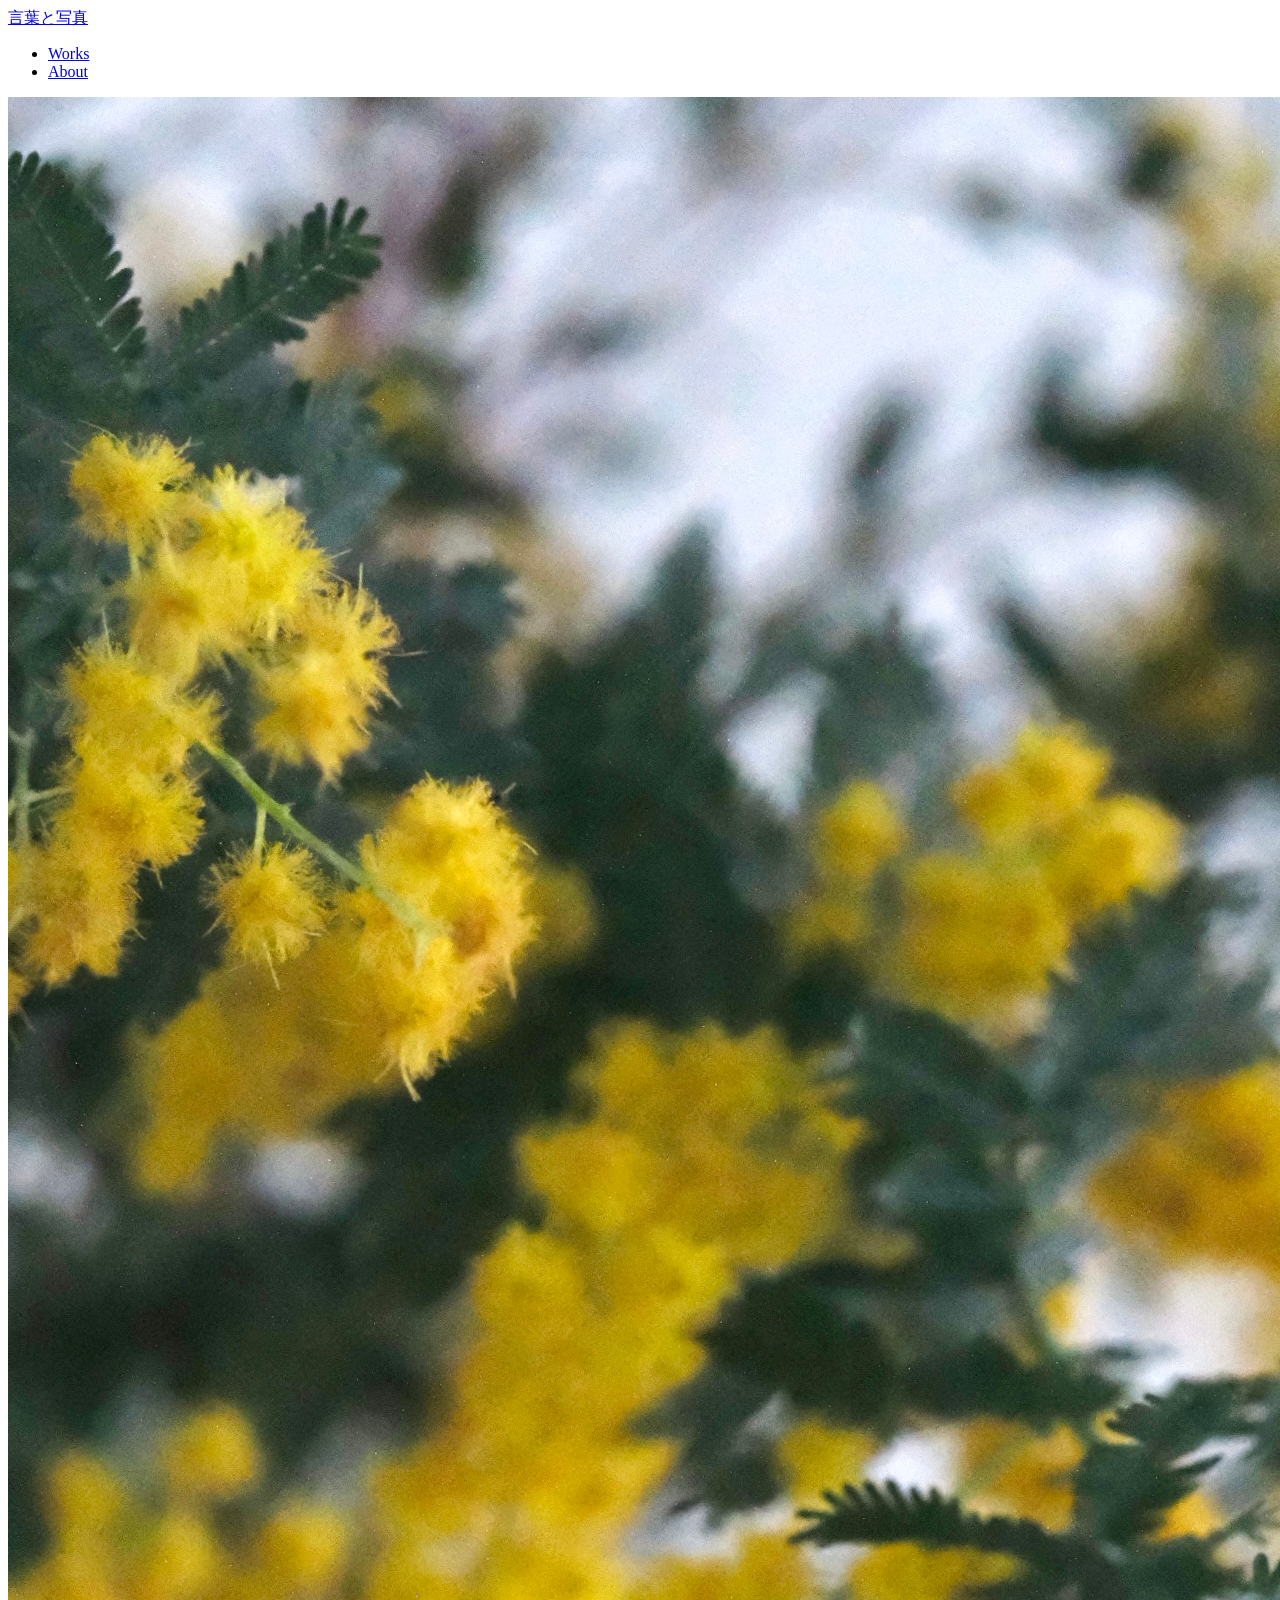
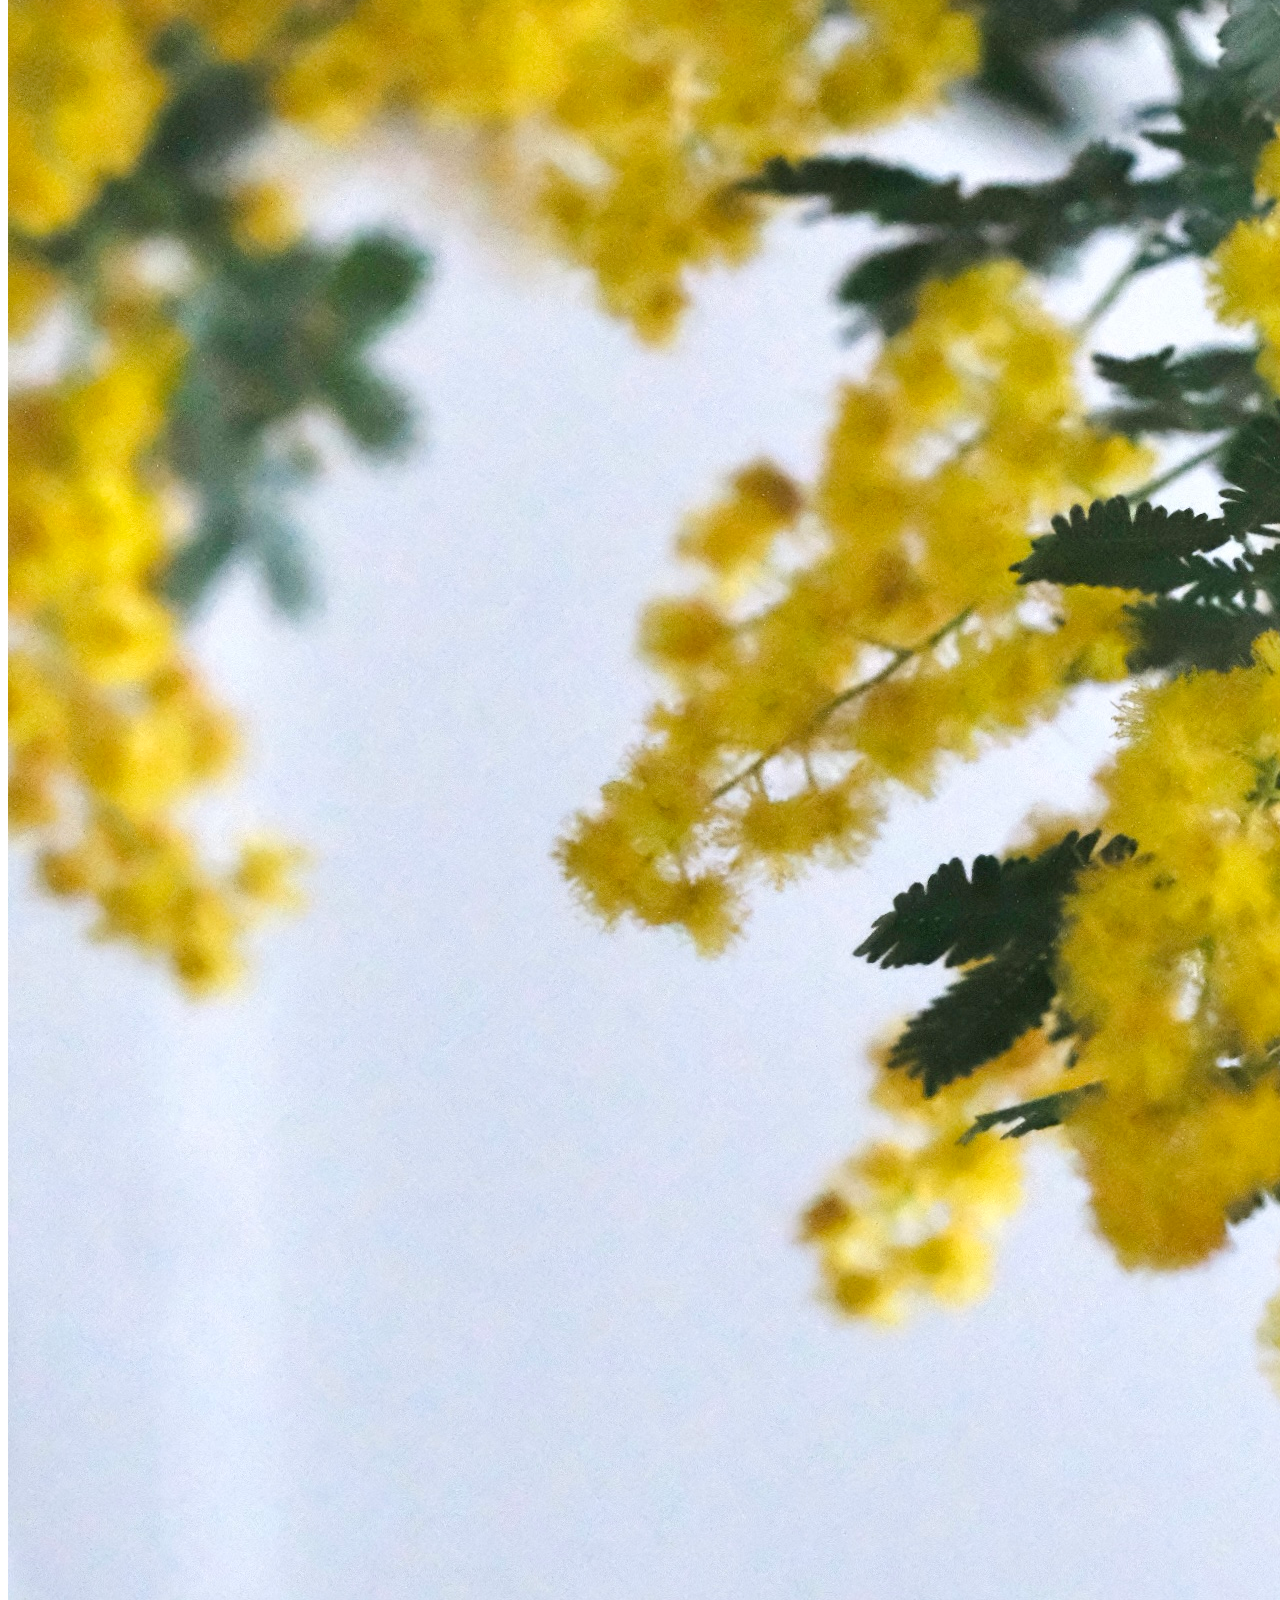
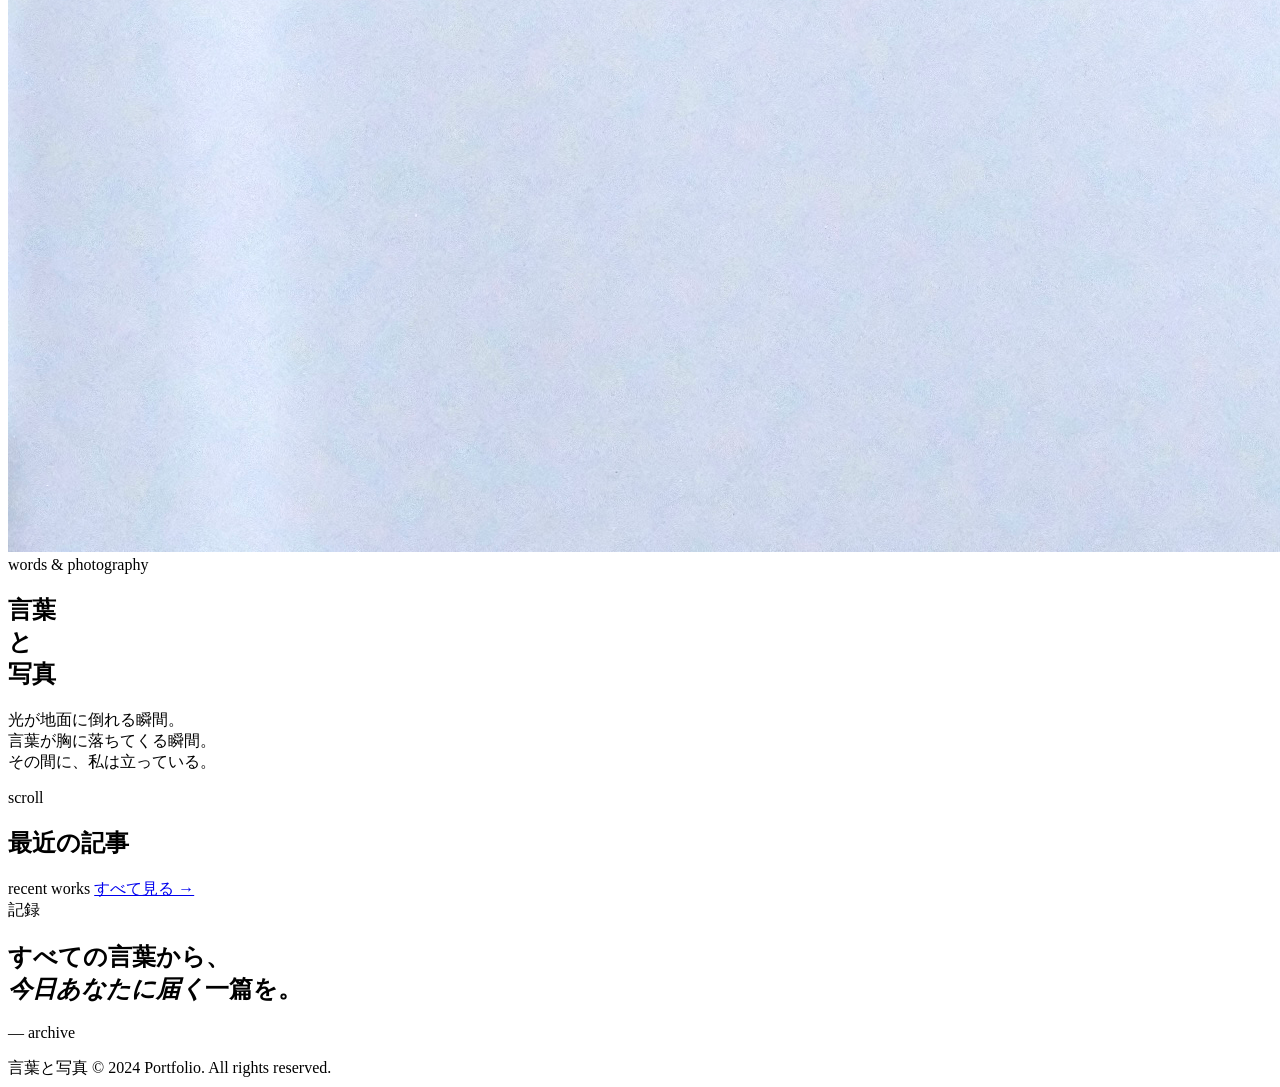
==== index.html @ 011b2d5f "Add files via upload" ====
<!DOCTYPE html>
<html lang="ja">
<head>
<meta charset="UTF-8">
<meta name="viewport" content="width=device-width, initial-scale=1.0">
<title>言葉と写真 — Portfolio</title>
<meta name="description" content="写真と言葉が交わる場所。日常の小さな豊かさを記録するポートフォリオサイト。">
<link rel="stylesheet" href="style.css">
</head>
<body>

<div class="cursor" id="cursor"></div>
<div class="cursor-ring" id="cursorRing"></div>

<nav id="mainNav">
  <a href="index.html" class="nav-logo">言葉と写真</a>
  <ul class="nav-links">
    <li><a href="works.html">Works</a></li>
    <li><a href="about.html">About</a></li>
  </ul>
</nav>

<!-- =====================
     HERO
     写真左・縦書きタイトル右
===================== -->
<section class="hero">
  <div class="hero-photo">
    <!-- images/ フォルダに写真を入れてください -->
    <!-- 推奨：ヒヤシンスの写真（縦長・余白多め） -->
    <img
      src="images/hero.jpg"
      alt="言葉と写真"
      onerror="this.style.background='#e4dfd6';this.removeAttribute('src')"
    >
  </div>

  <div class="hero-text">
    <span class="hero-eyebrow">words &amp; photography</span>

    <h1 class="hero-title">言葉<br>と<br>写真</h1>

    <div class="hero-divider"></div>

    <p class="hero-catch">
      光が地面に倒れる瞬間。<br>
      言葉が胸に落ちてくる瞬間。<br>
      その間に、私は立っている。
    </p>

    <div class="hero-scroll">
      <span class="scroll-dot"></span>
      scroll
    </div>
  </div>
</section>

<!-- =====================
     FEATURED ARTICLES
===================== -->
<section class="featured">
  <div class="featured-header">
    <h2 class="featured-title-jp">最近の記事</h2>
    <span class="featured-title-en">recent works</span>
    <a href="works.html" class="see-all">すべて見る →</a>
  </div>

  <div class="featured-grid" id="featuredGrid">
    <!-- JS で描画 -->
  </div>
</section>

<!-- =====================
     ARCHIVE（ランダムタイトル）
     黒背景・白抜き文字
===================== -->
<section class="archive">
  <div class="archive-bg-text" aria-hidden="true">記録</div>
  <div class="archive-inner">
    <div class="archive-header reveal">
      <h2 class="archive-title">
        すべての言葉から、<br>
        <em>今日あなたに届く</em>一篇を。
      </h2>
      <span class="archive-sub">— archive</span>
    </div>
    <ul class="archive-list" id="archiveList">
      <!-- JS で描画 -->
    </ul>
  </div>
</section>

<footer>
  <span class="footer-logo">言葉と写真</span>
  <span class="footer-copy">© 2024 Portfolio. All rights reserved.</span>
</footer>

<script src="articles.js"></script>
<script src="main.js"></script>
<script>
document.addEventListener('DOMContentLoaded', () => {

  // ---- Featured cards ----
  const grid = document.getElementById('featuredGrid');
  const featured = getFeaturedArticles();

  // 各カードに使う写真（images/フォルダから）
  // 記事のslugと同名のファイルを用意すると自動で読み込まれます
  featured.forEach((a, i) => {
    const imgSrc = `images/${a.slug}.jpg`;
    grid.innerHTML += `
      <a class="feat-card reveal stagger-${i+1}" href="article.html?slug=${a.slug}">
        <img
          class="feat-card-img"
          src="${imgSrc}"
          alt="${a.title}"
          onerror="this.style.background='#e4dfd6';this.style.aspectRatio='3/4';this.removeAttribute('src')"
        >
        <div class="feat-card-info">
          <span class="feat-card-cat">${a.category}</span>
          <div class="feat-card-title">${a.title}</div>
          <div class="feat-card-excerpt">${a.excerpt}</div>
        </div>
      </a>`;
  });

  // ---- Archive list（シャッフル）----
  const list = document.getElementById('archiveList');
  getShuffledArticles().forEach((a, i) => {
    list.innerHTML += `
      <li>
        <a class="archive-item reveal" href="article.html?slug=${a.slug}"
           style="transition-delay:${i * 0.06}s">
          <span class="archive-item-num">${String(i + 1).padStart(2, '0')}</span>
          <span class="archive-item-title">${a.title}</span>
          <span class="archive-item-cat">${a.category}</span>
          <span class="archive-item-arrow">→</span>
        </a>
      </li>`;
  });

  initReveal();

  // ---- Nav: 透過 → 白背景 ----
  const nav = document.getElementById('mainNav');
  window.addEventListener('scroll', () => {
    if (window.scrollY > window.innerHeight * 0.8) {
      nav.style.background = 'rgba(250,249,247,0.95)';
      nav.style.backdropFilter = 'blur(8px)';
    } else {
      nav.style.background = 'transparent';
      nav.style.backdropFilter = 'none';
    }
  });
});
</script>
</body>
</html>
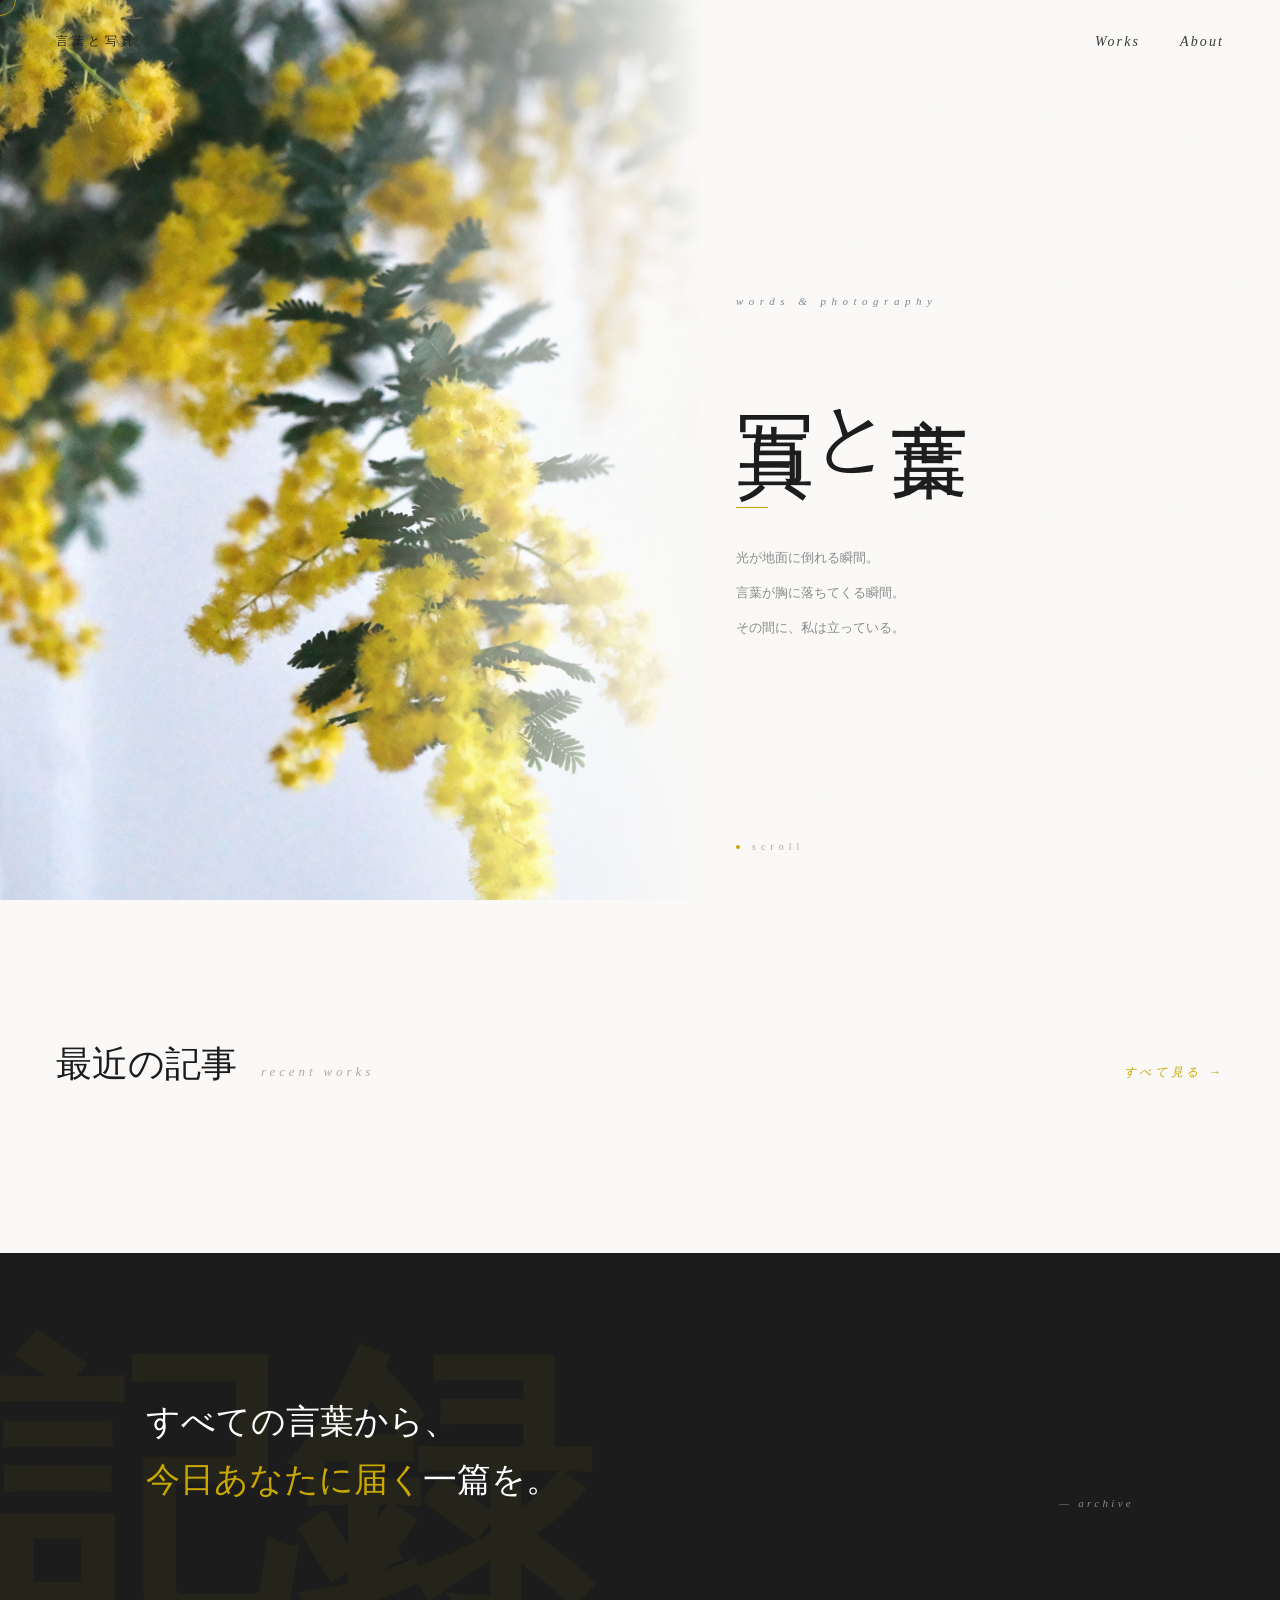
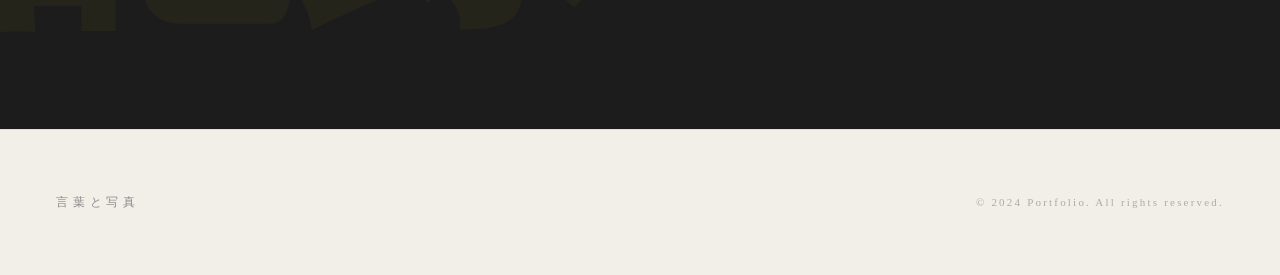
==== commit 16341791: "書き換え" ====
--- a/index.html
+++ b/index.html
@@ -5,7 +5,7 @@
 <meta name="viewport" content="width=device-width, initial-scale=1.0">
 <title>言葉と写真 — Portfolio</title>
 <meta name="description" content="写真と言葉が交わる場所。日常の小さな豊かさを記録するポートフォリオサイト。">
-<link rel="stylesheet" href="style.css">
+<link rel="stylesheet" href="css/style.css">
 </head>
 <body>
 
@@ -95,8 +95,8 @@
   <span class="footer-copy">© 2024 Portfolio. All rights reserved.</span>
 </footer>
 
-<script src="articles.js"></script>
-<script src="main.js"></script>
+<script src="js/articles.js"></script>
+<script src="js/main.js"></script>
 <script>
 document.addEventListener('DOMContentLoaded', () => {
 
--- a/css/style.css
+++ b/css/style.css
@@ -0,0 +1,619 @@
+/* =============================================
+   style.css — 言葉と写真
+   写真の世界観：静謐・光・日常の豊かさ
+   パレット：白・生成り・青みグレー・ミモザ黄
+============================================= */
+
+@import url('https://fonts.googleapis.com/css2?family=Shippori+Mincho+B1:wght@400;500;600;800&family=Zen+Old+Mincho:wght@400;700&family=EB+Garamond:ital,wght@0,400;0,500;1,400;1,500&display=swap');
+
+/* --- Variables --- */
+:root {
+  --white:      #faf9f7;
+  --paper:      #f2efe9;
+  --paper-dark: #e4dfd6;
+  --grey:       #8c8c8c;
+  --grey-dark:  #3a3a3a;
+  --ink:        #1c1c1c;
+  --mimosa:     #c9a800;
+  --mimosa-pale:#f0e68c;
+  --blue-grey:  #7a8a96;
+  --muted:      #b0aaa2;
+
+  --font-jp:    'Shippori Mincho B1', serif;
+  --font-jp2:   'Zen Old Mincho', serif;
+  --font-en:    'EB Garamond', serif;
+
+  --ease-out:   cubic-bezier(0.16, 1, 0.3, 1);
+  --ease-slide: cubic-bezier(0.76, 0, 0.24, 1);
+}
+
+/* --- Reset --- */
+*, *::before, *::after { margin: 0; padding: 0; box-sizing: border-box; }
+html { scroll-behavior: smooth; }
+img { display: block; max-width: 100%; height: auto; }
+a { color: inherit; text-decoration: none; }
+button { border: none; background: none; cursor: pointer; font: inherit; }
+
+/* --- Base --- */
+body {
+  background: var(--white);
+  color: var(--ink);
+  font-family: var(--font-jp);
+  overflow-x: hidden;
+  cursor: none;
+  -webkit-font-smoothing: antialiased;
+}
+
+/* --- Grain overlay --- */
+body::after {
+  content: '';
+  position: fixed; inset: 0;
+  background-image: url("data:image/svg+xml,%3Csvg viewBox='0 0 512 512' xmlns='http://www.w3.org/2000/svg'%3E%3Cfilter id='g'%3E%3CfeTurbulence type='fractalNoise' baseFrequency='0.75' numOctaves='4' stitchTiles='stitch'/%3E%3C/filter%3E%3Crect width='100%25' height='100%25' filter='url(%23g)' opacity='0.03'/%3E%3C/svg%3E");
+  pointer-events: none; z-index: 9000; opacity: 0.5;
+}
+
+/* =============================================
+   CURSOR
+============================================= */
+.cursor {
+  width: 6px; height: 6px;
+  background: var(--ink);
+  border-radius: 50%;
+  position: fixed; top: 0; left: 0;
+  pointer-events: none; z-index: 9999;
+  transform: translate(-50%, -50%);
+  transition: width 0.2s, height 0.2s, background 0.3s;
+}
+.cursor-ring {
+  width: 32px; height: 32px;
+  border: 1px solid var(--mimosa);
+  border-radius: 50%;
+  position: fixed; top: 0; left: 0;
+  pointer-events: none; z-index: 9998;
+  transform: translate(-50%, -50%);
+  transition: all 0.45s var(--ease-out);
+  opacity: 0.8;
+}
+
+/* =============================================
+   NAV
+============================================= */
+nav {
+  position: fixed; top: 0; left: 0; right: 0;
+  z-index: 500;
+  display: flex; justify-content: space-between; align-items: center;
+  padding: 32px 56px;
+}
+.nav-logo {
+  font-family: var(--font-jp);
+  font-size: 12px; letter-spacing: 0.35em;
+  color: var(--ink);
+}
+nav.light .nav-logo { color: rgba(255,255,255,0.9); }
+
+.nav-links {
+  display: flex; gap: 40px; list-style: none;
+}
+.nav-links a {
+  font-family: var(--font-en); font-style: italic;
+  font-size: 14px; letter-spacing: 0.15em;
+  color: var(--grey-dark);
+  position: relative; transition: color 0.3s;
+}
+nav.light .nav-links a { color: rgba(255,255,255,0.7); }
+.nav-links a::after {
+  content: '';
+  position: absolute; bottom: -2px; left: 0;
+  width: 0; height: 1px;
+  background: var(--mimosa);
+  transition: width 0.5s var(--ease-out);
+}
+.nav-links a:hover,
+.nav-links a.active { color: var(--ink); }
+nav.light .nav-links a:hover,
+nav.light .nav-links a.active { color: #fff; }
+.nav-links a:hover::after,
+.nav-links a.active::after { width: 100%; }
+
+/* =============================================
+   HERO
+============================================= */
+.hero {
+  height: 100vh;
+  display: grid;
+  grid-template-columns: 55% 45%;
+  overflow: hidden;
+}
+.hero-photo {
+  position: relative; overflow: hidden;
+}
+.hero-photo img {
+  width: 100%; height: 100%; object-fit: cover;
+  transform: scale(1.06);
+  animation: heroZoom 14s ease-out forwards;
+  filter: saturate(0.88);
+}
+@keyframes heroZoom { to { transform: scale(1); } }
+
+.hero-photo::after {
+  content: '';
+  position: absolute; inset: 0;
+  background: linear-gradient(to right, transparent 50%, var(--white) 100%);
+}
+
+.hero-text {
+  display: flex; flex-direction: column;
+  justify-content: center;
+  padding: 120px 64px 80px 32px;
+  position: relative;
+}
+
+.hero-eyebrow {
+  font-family: var(--font-en); font-style: italic;
+  font-size: 11px; letter-spacing: 0.5em;
+  color: var(--blue-grey); margin-bottom: 48px;
+  animation: fadeUp 1.2s var(--ease-out) 0.5s both;
+}
+
+/* 縦書きの大きな見出し */
+.hero-title {
+  writing-mode: vertical-rl;
+  font-family: var(--font-jp2);
+  font-size: clamp(48px, 6vw, 84px);
+  font-weight: 400;
+  letter-spacing: 0.1em;
+  line-height: 1;
+  color: var(--ink);
+  margin-bottom: 56px;
+  animation: fadeUp 1.4s var(--ease-out) 0.3s both;
+  align-self: flex-start;
+}
+
+.hero-divider {
+  width: 32px; height: 1px;
+  background: var(--mimosa);
+  margin-bottom: 32px;
+  animation: growWidth 1s var(--ease-out) 1s both;
+}
+@keyframes growWidth { from { width: 0; } to { width: 32px; } }
+
+.hero-catch {
+  font-size: 13px; line-height: 2.7;
+  color: var(--grey);
+  max-width: 240px;
+  animation: fadeUp 1.2s var(--ease-out) 0.9s both;
+}
+
+.hero-scroll {
+  position: absolute; bottom: 48px; left: 32px;
+  display: flex; align-items: center; gap: 12px;
+  font-family: var(--font-en); font-size: 10px;
+  letter-spacing: 0.5em; color: var(--muted);
+  animation: fadeUp 1s var(--ease-out) 2s both;
+}
+.scroll-dot {
+  width: 4px; height: 4px; border-radius: 50%;
+  background: var(--mimosa);
+  animation: blink 2.5s ease-in-out infinite;
+}
+@keyframes blink { 0%,100%{opacity:1} 50%{opacity:0.2} }
+@keyframes fadeUp {
+  from { opacity: 0; transform: translateY(24px); }
+  to   { opacity: 1; transform: translateY(0); }
+}
+
+/* =============================================
+   FEATURED ARTICLES
+============================================= */
+.featured {
+  padding: 140px 0 100px;
+  position: relative; z-index: 2;
+}
+.featured-header {
+  padding: 0 56px;
+  display: flex; align-items: baseline; gap: 24px;
+  margin-bottom: 64px;
+}
+.featured-title-jp {
+  font-family: var(--font-jp2); font-size: 36px; font-weight: 400;
+}
+.featured-title-en {
+  font-family: var(--font-en); font-style: italic;
+  font-size: 13px; letter-spacing: 0.3em; color: var(--muted);
+}
+.see-all {
+  margin-left: auto;
+  font-family: var(--font-en); font-style: italic;
+  font-size: 12px; letter-spacing: 0.3em; color: var(--mimosa);
+  display: flex; align-items: center; gap: 10px;
+  transition: gap 0.4s var(--ease-out);
+}
+.see-all:hover { gap: 18px; }
+
+/* 不均等3カラムグリッド */
+.featured-grid {
+  display: grid;
+  grid-template-columns: 1.15fr 0.85fr 1fr;
+  gap: 3px;
+  padding: 0 56px;
+}
+
+.feat-card {
+  display: block; position: relative; overflow: hidden;
+  background: var(--paper);
+}
+.feat-card-img {
+  width: 100%; object-fit: cover;
+  display: block;
+  transition: transform 0.9s var(--ease-out), filter 0.6s;
+  filter: saturate(0.88);
+}
+.feat-card:nth-child(1) .feat-card-img { aspect-ratio: 3/4; }
+.feat-card:nth-child(2) .feat-card-img { aspect-ratio: 4/5; }
+.feat-card:nth-child(3) .feat-card-img { aspect-ratio: 3/4; }
+
+.feat-card:hover .feat-card-img { transform: scale(1.04); filter: saturate(1); }
+
+.feat-card-info {
+  padding: 18px 4px 6px;
+}
+.feat-card-cat {
+  font-family: var(--font-en); font-style: italic;
+  font-size: 10px; letter-spacing: 0.45em;
+  color: var(--mimosa); display: block; margin-bottom: 8px;
+}
+.feat-card-title {
+  font-family: var(--font-jp); font-size: 15px;
+  line-height: 1.8; color: var(--ink);
+}
+.feat-card-excerpt {
+  font-size: 11px; line-height: 1.9;
+  color: var(--muted); margin-top: 8px;
+}
+
+/* =============================================
+   ARCHIVE (dark section)
+============================================= */
+.archive {
+  background: var(--ink);
+  padding: 140px 0;
+  position: relative; overflow: hidden;
+}
+.archive-bg-text {
+  position: absolute; top: 50%; left: -10px;
+  transform: translateY(-50%);
+  font-family: var(--font-jp2); font-size: 300px; font-weight: 700;
+  color: rgba(201,168,0,0.05);
+  line-height: 1; user-select: none; pointer-events: none; white-space: nowrap;
+}
+.archive-inner {
+  max-width: 1100px; margin: 0 auto; padding: 0 56px;
+  position: relative; z-index: 2;
+}
+.archive-header {
+  display: flex; justify-content: space-between; align-items: flex-end;
+  margin-bottom: 80px;
+}
+.archive-title {
+  font-family: var(--font-jp2); font-size: 34px; font-weight: 400;
+  color: #fff; line-height: 1.7;
+}
+.archive-title em { font-style: normal; color: var(--mimosa); }
+.archive-sub {
+  font-family: var(--font-en); font-style: italic;
+  font-size: 11px; letter-spacing: 0.3em; color: var(--blue-grey);
+}
+
+.archive-list { list-style: none; }
+.archive-item {
+  display: grid;
+  grid-template-columns: 44px 1fr auto 20px;
+  align-items: baseline; gap: 24px;
+  padding: 22px 0;
+  border-bottom: 1px solid rgba(255,255,255,0.06);
+  color: #fff;
+  transition: padding-left 0.4s var(--ease-out);
+  position: relative;
+}
+.archive-item::before {
+  content: '';
+  position: absolute; left: -56px; right: -56px; top: 0; bottom: 0;
+  background: rgba(201,168,0,0.04);
+  transform: scaleX(0); transform-origin: left;
+  transition: transform 0.5s var(--ease-out);
+  pointer-events: none;
+}
+.archive-item:hover { padding-left: 10px; }
+.archive-item:hover::before { transform: scaleX(1); }
+.archive-item-num {
+  font-family: var(--font-en); font-size: 10px;
+  letter-spacing: 0.3em; color: var(--mimosa); opacity: 0.45;
+}
+.archive-item-title {
+  font-family: var(--font-jp); font-size: 19px; font-weight: 400; line-height: 1.5;
+}
+.archive-item-cat {
+  font-family: var(--font-en); font-style: italic;
+  font-size: 10px; letter-spacing: 0.25em; color: var(--blue-grey);
+}
+.archive-item-arrow {
+  color: var(--mimosa); font-size: 14px;
+  opacity: 0; transform: translateX(-6px);
+  transition: opacity 0.3s, transform 0.3s;
+}
+.archive-item:hover .archive-item-arrow { opacity: 1; transform: translateX(0); }
+
+/* =============================================
+   SCROLL REVEAL
+============================================= */
+.reveal {
+  opacity: 0; transform: translateY(28px);
+  transition: opacity 0.9s ease, transform 0.9s ease;
+}
+.reveal.visible { opacity: 1; transform: translateY(0); }
+.stagger-1 { transition-delay: 0.1s; }
+.stagger-2 { transition-delay: 0.22s; }
+.stagger-3 { transition-delay: 0.34s; }
+
+/* =============================================
+   PAGE TRANSITION
+============================================= */
+.page-transition {
+  position: fixed; inset: 0; background: var(--paper);
+  z-index: 8000; transform: scaleY(0); transform-origin: bottom;
+  pointer-events: none;
+}
+.page-transition.entering {
+  transform: scaleY(1);
+  transition: transform 0.55s var(--ease-slide);
+}
+.page-transition.leaving {
+  transform: scaleY(0); transform-origin: top;
+  transition: transform 0.55s var(--ease-slide);
+}
+
+/* =============================================
+   FOOTER
+============================================= */
+footer {
+  background: var(--paper);
+  padding: 64px 56px;
+  display: flex; justify-content: space-between; align-items: center;
+  border-top: 1px solid var(--paper-dark);
+  position: relative; z-index: 2;
+}
+.footer-logo {
+  font-family: var(--font-jp); font-size: 12px;
+  letter-spacing: 0.4em; color: var(--grey);
+}
+.footer-copy {
+  font-family: var(--font-en); font-size: 11px;
+  letter-spacing: 0.2em; color: var(--muted);
+}
+
+/* =============================================
+   WORKS PAGE
+============================================= */
+.works-hero {
+  min-height: 44vh; display: flex; align-items: flex-end;
+  padding: 0 56px 64px; background: var(--paper);
+  position: relative; overflow: hidden;
+}
+.works-hero-bg-text {
+  position: absolute; bottom: -20px; right: 40px;
+  font-family: var(--font-jp2); font-size: 260px; font-weight: 700;
+  color: rgba(0,0,0,0.04); line-height: 1;
+  user-select: none; pointer-events: none;
+}
+.works-hero h1 {
+  font-family: var(--font-jp2); font-size: 48px; font-weight: 400;
+  position: relative; z-index: 1;
+}
+.works-hero h1 span {
+  font-family: var(--font-en); font-style: italic;
+  font-size: 14px; letter-spacing: 0.3em;
+  color: var(--blue-grey); display: block; margin-top: 12px;
+}
+
+.works-filter {
+  position: sticky; top: 0; z-index: 100;
+  background: var(--white); border-bottom: 1px solid var(--paper-dark);
+  padding: 0 56px;
+}
+.works-filter-inner { display: flex; }
+.filter-btn {
+  font-family: var(--font-en); font-style: italic;
+  font-size: 12px; letter-spacing: 0.4em;
+  color: var(--muted); padding: 16px 22px;
+  position: relative; transition: color 0.3s;
+}
+.filter-btn::after {
+  content: ''; position: absolute;
+  bottom: 0; left: 0; width: 100%; height: 2px;
+  background: var(--mimosa); transform: scaleX(0);
+  transition: transform 0.4s var(--ease-out);
+}
+.filter-btn.active { color: var(--ink); }
+.filter-btn.active::after { transform: scaleX(1); }
+
+.works-list-wrap { padding: 80px 0 160px; }
+.works-list { max-width: 960px; margin: 0 auto; padding: 0 56px; }
+
+.work-item {
+  display: grid; grid-template-columns: 110px 1fr 110px;
+  gap: 36px; align-items: start;
+  padding: 44px 0;
+  border-bottom: 1px solid var(--paper-dark);
+  transition: padding-left 0.5s var(--ease-out);
+}
+.work-item:hover { padding-left: 14px; }
+.work-item-thumb {
+  aspect-ratio: 3/4; overflow: hidden; background: var(--paper);
+}
+.work-item-thumb img {
+  width: 100%; height: 100%; object-fit: cover;
+  transition: transform 0.8s var(--ease-out), filter 0.5s;
+  filter: saturate(0.82);
+}
+.work-item:hover .work-item-thumb img { transform: scale(1.07); filter: saturate(1); }
+.work-item-thumb-ph {
+  aspect-ratio: 3/4; background: var(--paper);
+  display: flex; align-items: center; justify-content: center;
+}
+.work-item-thumb-ph span {
+  font-family: var(--font-jp2); font-size: 28px; color: var(--paper-dark);
+}
+.work-item-cat {
+  font-family: var(--font-en); font-style: italic;
+  font-size: 10px; letter-spacing: 0.5em;
+  color: var(--mimosa); margin-bottom: 12px; display: block;
+}
+.work-item-title {
+  font-family: var(--font-jp); font-size: 21px; font-weight: 400;
+  line-height: 1.7; margin-bottom: 14px;
+}
+.work-item-excerpt {
+  font-size: 12px; line-height: 2.1; color: var(--grey);
+}
+.work-item-date {
+  font-family: var(--font-en); font-size: 11px;
+  letter-spacing: 0.2em; color: var(--muted);
+  text-align: right;
+}
+
+/* =============================================
+   ARTICLE PAGE
+============================================= */
+.article-hero { height: 88vh; position: relative; overflow: hidden; }
+.article-hero img {
+  width: 100%; height: 100%; object-fit: cover; filter: saturate(0.88);
+}
+.article-hero-overlay {
+  position: absolute; inset: 0;
+  background: linear-gradient(to top, rgba(28,28,28,0.72) 0%, rgba(28,28,28,0.08) 55%, transparent 100%);
+}
+.article-hero-text {
+  position: absolute; bottom: 0; left: 0; right: 0;
+  padding: 0 80px 72px; max-width: 860px;
+}
+.article-hero-cat {
+  font-family: var(--font-en); font-style: italic;
+  font-size: 11px; letter-spacing: 0.5em;
+  color: var(--mimosa); margin-bottom: 18px; display: block;
+}
+.article-hero-title {
+  font-family: var(--font-jp2);
+  font-size: clamp(26px, 3.8vw, 50px);
+  font-weight: 400; color: #fff; line-height: 1.55;
+}
+.article-hero-date {
+  font-family: var(--font-en); font-size: 11px;
+  letter-spacing: 0.3em; color: rgba(255,255,255,0.45);
+  margin-top: 20px; display: block;
+}
+.article-hero-noimg {
+  padding: 180px 80px 80px; background: var(--paper);
+}
+.article-hero-noimg .article-hero-title { color: var(--ink); }
+.article-hero-noimg .article-hero-date { color: var(--muted); }
+
+.article-body-wrap {
+  max-width: 640px; margin: 0 auto;
+  padding: 96px 40px 140px;
+}
+.article-body {
+  font-size: 16px; line-height: 3; color: var(--grey-dark);
+}
+.article-body p + p { margin-top: 44px; }
+
+.article-footer-nav {
+  max-width: 640px; margin: 0 auto;
+  padding: 60px 40px 120px;
+  border-top: 1px solid var(--paper-dark);
+  display: flex; justify-content: space-between; align-items: baseline;
+}
+.back-to-list {
+  font-family: var(--font-en); font-style: italic;
+  font-size: 12px; letter-spacing: 0.3em; color: var(--blue-grey);
+  display: flex; align-items: center; gap: 12px;
+  transition: gap 0.4s;
+}
+.back-to-list:hover { gap: 20px; }
+.next-label {
+  font-family: var(--font-en); font-size: 10px;
+  letter-spacing: 0.5em; color: var(--muted);
+  display: block; margin-bottom: 8px; text-align: right;
+}
+.next-title {
+  font-family: var(--font-jp); font-size: 16px;
+  line-height: 1.6; color: var(--ink);
+  display: block; text-align: right; transition: opacity 0.3s;
+}
+.next-title:hover { opacity: 0.5; }
+
+/* =============================================
+   ABOUT PAGE
+============================================= */
+.about-split {
+  min-height: 100vh;
+  display: grid; grid-template-columns: 48% 52%;
+}
+.about-photo-col {
+  position: relative; overflow: hidden; min-height: 100vh;
+}
+.about-photo-col img {
+  width: 100%; height: 100%; object-fit: cover; filter: saturate(0.85);
+}
+.about-text-col {
+  padding: 140px 80px 80px 64px;
+  display: flex; flex-direction: column; justify-content: center;
+}
+.about-eyebrow {
+  font-family: var(--font-en); font-style: italic;
+  font-size: 11px; letter-spacing: 0.5em;
+  color: var(--mimosa); margin-bottom: 28px; display: block;
+}
+.about-name {
+  font-family: var(--font-jp2); font-size: 48px; font-weight: 400;
+  line-height: 1.1; margin-bottom: 10px;
+}
+.about-name-en {
+  font-family: var(--font-en); font-style: italic;
+  font-size: 14px; letter-spacing: 0.35em; color: var(--blue-grey);
+  display: block; margin-bottom: 44px;
+}
+.about-bio {
+  font-size: 14px; line-height: 2.8; color: var(--grey-dark);
+  border-left: 2px solid var(--mimosa); padding-left: 28px;
+}
+.about-bio p + p { margin-top: 26px; }
+.about-info {
+  margin-top: 56px; padding-top: 44px;
+  border-top: 1px solid var(--paper-dark);
+  display: grid; grid-template-columns: 1fr 1fr; gap: 28px;
+}
+.about-info-key {
+  font-family: var(--font-en); font-size: 10px;
+  letter-spacing: 0.5em; color: var(--muted);
+  display: block; margin-bottom: 6px;
+}
+.about-info-val {
+  font-family: var(--font-jp); font-size: 13px; line-height: 1.9;
+}
+
+.about-statement {
+  background: var(--paper); padding: 120px 56px;
+}
+.about-statement-inner {
+  max-width: 640px; margin: 0 auto;
+}
+.statement-label {
+  font-family: var(--font-en); font-size: 10px;
+  letter-spacing: 0.5em; color: var(--mimosa);
+  margin-bottom: 36px; display: block;
+}
+.statement-text {
+  font-family: var(--font-jp2); font-size: 21px; font-weight: 400;
+  line-height: 2.7; color: var(--grey-dark);
+}
+.statement-text strong { font-weight: 400; color: var(--ink); }
